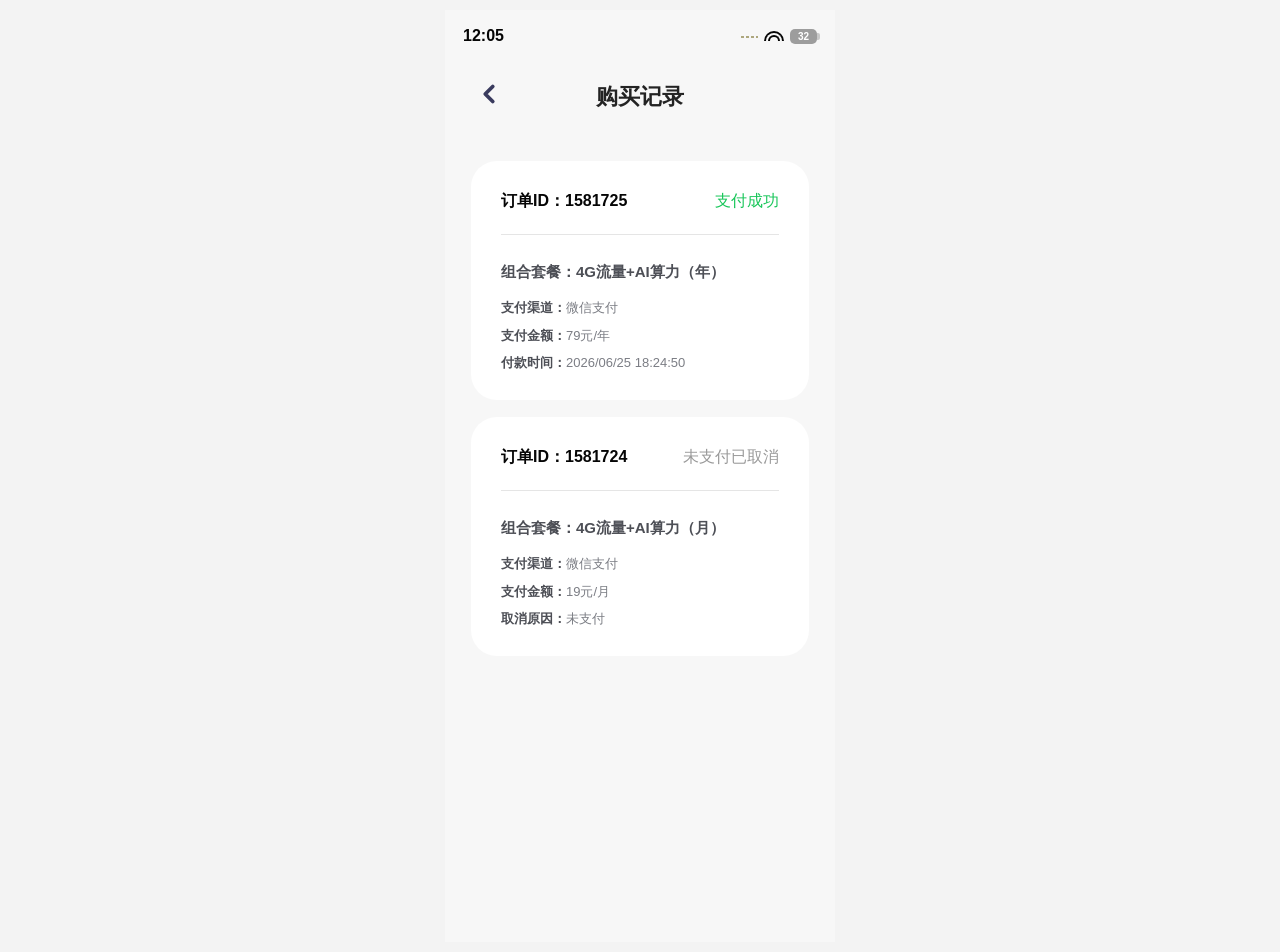
==== orders.html @ a01d2c8e "Add 4G data traffic demo" ====
<!doctype html>
<html lang="zh-CN">
  <head>
    <meta charset="UTF-8" />
    <meta name="viewport" content="width=device-width, initial-scale=1.0" />
    <title>购买记录</title>
    <link rel="stylesheet" href="./styles.css" />
  </head>
  <body>
    <main class="phone-page" aria-label="购买记录">
      <section class="screen orders-screen">
        <header class="status-bar order-status-bar" aria-label="状态栏">
          <time>12:05</time>
          <div class="status-icons" aria-hidden="true">
            <span class="signal"></span>
            <span class="wifi"></span>
            <span class="battery order-battery"><span>32</span></span>
          </div>
        </header>

        <nav class="top-nav order-nav" aria-label="页面导航">
          <a class="back-button order-back" href="./index.html" aria-label="返回购买页">
            <svg viewBox="0 0 24 24" aria-hidden="true">
              <path d="M15 18l-6-6 6-6" />
            </svg>
          </a>
          <h1>购买记录</h1>
        </nav>

        <section class="order-card" aria-labelledby="order-id">
          <div class="order-card-header">
            <h2 id="order-id">订单ID：1581725</h2>
            <span class="order-status-success">支付成功</span>
          </div>

          <div class="order-divider" aria-hidden="true"></div>

          <h3>组合套餐：4G流量+AI算力（年）</h3>

          <div class="order-detail-list">
            <p><span>支付渠道：</span>微信支付</p>
            <p><span>支付金额：</span>79元/年</p>
            <p><span>付款时间：</span>2026/06/25 18:24:50</p>
          </div>
        </section>

        <section class="order-card" aria-labelledby="order-id-canceled">
          <div class="order-card-header">
            <h2 id="order-id-canceled">订单ID：1581724</h2>
            <span class="order-status-canceled">未支付已取消</span>
          </div>

          <div class="order-divider" aria-hidden="true"></div>

          <h3>组合套餐：4G流量+AI算力（月）</h3>

          <div class="order-detail-list">
            <p><span>支付渠道：</span>微信支付</p>
            <p><span>支付金额：</span>19元/月</p>
            <p><span>取消原因：</span>未支付</p>
          </div>
        </section>
      </section>
    </main>
  </body>
</html>
---- styles.css ----
:root {
  --page-bg: #f3f3f3;
  --screen-bg: #e0faff;
  --card-bg: #fcfdfb;
  --ink: #4f4f4d;
  --muted: #b4b4b4;
  --brand-dark: #141414;
  --accent: #f77a79;
  --link: #2458e5;
  --button: #3f3e3a;
  --button-border: #53524a;
  font-family:
    Inter, "PingFang SC", "Helvetica Neue", Arial, "Microsoft YaHei", sans-serif;
}

* {
  box-sizing: border-box;
}

body {
  margin: 0;
  min-height: 100vh;
  background: var(--page-bg);
  color: var(--ink);
}

body.payment-open {
  overflow: hidden;
}

button,
input {
  font: inherit;
}

.phone-page {
  min-height: 100vh;
  display: flex;
  justify-content: center;
  padding: 10px;
}

.screen {
  width: min(100%, 390px);
  min-height: 844px;
  background: linear-gradient(180deg, #dffaff 0%, #e7fbff 64%, #f5fbfe 100%);
  overflow: hidden;
  position: relative;
  padding-bottom: 128px;
}

.status-bar {
  height: 42px;
  padding: 18px 18px 0;
  display: flex;
  align-items: flex-start;
  justify-content: space-between;
  color: #242424;
  font-size: 16px;
  line-height: 1;
}

.status-icons {
  display: flex;
  align-items: center;
  gap: 7px;
  padding-top: 1px;
}

.signal {
  width: 18px;
  height: 4px;
  background:
    radial-gradient(circle, #ada77e 1.4px, transparent 1.5px) 0 0 / 5px 4px
    repeat-x;
}

.wifi {
  width: 16px;
  height: 12px;
  position: relative;
}

.wifi::before,
.wifi::after {
  content: "";
  position: absolute;
  left: 50%;
  border: 2px solid #050505;
  border-bottom: 0;
  border-radius: 14px 14px 0 0;
  transform: translateX(-50%);
}

.wifi::before {
  top: 0;
  width: 16px;
  height: 8px;
}

.wifi::after {
  top: 4px;
  width: 8px;
  height: 4px;
}

.battery {
  width: 23px;
  height: 11px;
  border: 1.4px solid #050505;
  border-radius: 2px;
  padding: 1.4px;
  position: relative;
}

.battery::after {
  content: "";
  position: absolute;
  right: -3px;
  top: 3px;
  width: 1.5px;
  height: 5px;
  background: #050505;
  border-radius: 0 2px 2px 0;
}

.battery span {
  display: block;
  width: 14px;
  height: 100%;
  background: #050505;
  border-radius: 1px;
}

.top-nav {
  height: 74px;
  position: relative;
  display: flex;
  align-items: flex-start;
  justify-content: center;
  padding-top: 25px;
}

.top-nav h1 {
  margin: 0;
  font-size: 20px;
  font-weight: 400;
  line-height: 1;
  color: #4f4f4d;
}

.back-button {
  position: absolute;
  left: 16px;
  top: 12px;
  width: 43px;
  height: 43px;
  border: 0;
  border-radius: 50%;
  background: #fff;
  display: grid;
  place-items: center;
  color: #050505;
  cursor: pointer;
  text-decoration: none;
}

.back-button svg {
  width: 24px;
  height: 24px;
  stroke: currentColor;
  stroke-width: 2.2;
  stroke-linecap: round;
  stroke-linejoin: round;
  fill: none;
}

.record-link {
  position: absolute;
  right: 18px;
  top: 13px;
  width: 42px;
  height: 42px;
  border-radius: 50%;
  display: grid;
  place-items: center;
  color: #4f4f4d;
  background: rgba(255, 255, 255, 0.78);
  text-decoration: none;
}

.record-link svg {
  width: 22px;
  height: 22px;
  fill: none;
  stroke: currentColor;
  stroke-width: 1.9;
  stroke-linecap: round;
  stroke-linejoin: round;
}

.usage-card {
  margin-inline: 27px 17px;
  background: var(--card-bg);
  border: 1px solid #f8fdf5;
  border-radius: 24px;
}

.usage-card {
  min-height: 176px;
  padding: 25px 27px 26px;
  box-shadow: 0 4px 6px rgba(0, 0, 0, 0.22);
}

.usage-card h2,
.purchase-card h2 {
  margin: 0;
  font-weight: 500;
  color: var(--ink);
}

.usage-card h2 {
  display: flex;
  align-items: center;
  gap: 6px;
  font-size: 16px;
  line-height: 1.35;
}

.plan-validity {
  margin: 10px 0 0;
  color: #8f9692;
  font-size: 12px;
  line-height: 1.2;
}

.info-icon {
  width: 12px;
  height: 12px;
  display: inline-grid;
  place-items: center;
  border: 1.4px solid #0f0f0f;
  border-radius: 50%;
  color: #0f0f0f;
  font-size: 8px;
  line-height: 1;
  font-weight: 600;
}

.usage-grid {
  margin-top: 22px;
  display: grid;
  grid-template-columns: 1fr 1px 1fr;
  align-items: end;
}

.usage-metric {
  padding-left: 18px;
}

.usage-metric:last-child {
  padding-left: 39px;
}

.usage-metric p {
  margin: 0 0 7px;
  color: #c1c1c1;
  font-size: 14px;
  line-height: 1.15;
}

.usage-metric strong {
  color: #2d2d2d;
  font-size: 28px;
  line-height: 1;
  letter-spacing: 0;
}

.usage-metric span {
  margin-left: 4px;
  color: #6b6b6b;
  font-size: 12px;
}

.divider {
  width: 1px;
  height: 38px;
  background: #eeeeee;
  align-self: end;
}

.query-time {
  margin: 10px 45px 14px;
  color: rgba(132, 138, 128, 0.95);
  font-size: 12px;
  line-height: 1.2;
  white-space: nowrap;
}

.prototype-status-entry {
  margin: 0 0 10px;
  min-height: 34px;
  padding: 6px 8px 6px 12px;
  border: 1px solid rgba(247, 122, 121, 0.22);
  border-radius: 17px;
  background: rgba(255, 255, 255, 0.66);
  display: flex;
  align-items: center;
  justify-content: space-between;
  gap: 10px;
  color: #8f9692;
  font-size: 12px;
  line-height: 1.2;
}

.prototype-status-entry strong {
  color: #4f4f4d;
  font-weight: 600;
}

.prototype-status-entry select {
  flex: 0 0 auto;
  height: 24px;
  padding: 0 22px 0 10px;
  border: 0;
  border-radius: 12px;
  background: #f77a79;
  color: #fff;
  font-size: 12px;
  cursor: pointer;
  outline: none;
}

.purchase-card {
  margin: 26px 17px 0 27px;
  padding: 0;
}

.purchase-card h2 {
  font-size: 20px;
  line-height: 1.2;
  font-weight: 700;
  text-align: center;
}

.purchase-desc {
  margin: 0;
  color: var(--muted);
  font-size: 12px;
  line-height: 1.35;
  text-align: center;
}

.purchase-desc-below {
  margin: 0;
}

.plans {
  margin-top: 22px;
  display: grid;
  grid-template-columns: 1fr;
  gap: 10px;
  justify-content: center;
}

.plan-card {
  min-height: 92px;
  border: 1px solid #f1ebe5;
  border-radius: 10.5px;
  background: #fff;
  position: relative;
  display: flex;
  flex-direction: row;
  align-items: center;
  justify-content: space-between;
  gap: 12px;
  text-align: left;
  padding: 18px 17px 14px;
  overflow: visible;
  cursor: pointer;
  transition:
    background-color 0.16s ease,
    border-color 0.16s ease,
    box-shadow 0.16s ease;
}

.plan-card:focus-visible {
  outline: 2px solid rgba(247, 122, 121, 0.72);
  outline-offset: 3px;
}

.plan-card h3 {
  margin: 0;
  color: #747068;
  font-size: 13px;
  line-height: 17px;
  font-weight: 500;
}

.plan-card-featured {
  padding-top: 22px;
}

.plan-card-selected {
  background: #fff8f7;
  border-color: #f77a79;
  box-shadow: 0 6px 14px rgba(247, 122, 121, 0.16);
}

.plan-card-selected::after {
  content: "✓";
  position: absolute;
  right: -7px;
  top: -7px;
  width: 18px;
  height: 18px;
  display: grid;
  place-items: center;
  border-radius: 50%;
  background: #f77a79;
  color: #fff;
  font-size: 12px;
  font-weight: 700;
  line-height: 1;
}

.plan-card-main {
  min-width: 0;
}

.recommend-ribbon {
  position: absolute;
  left: 0;
  top: 0;
  min-width: 43px;
  height: 22px;
  padding: 3px 8px 0 6px;
  background: #ff3f55;
  color: #fff;
  font-size: 10px;
  line-height: 1;
  text-align: left;
  border-top-left-radius: 10.5px;
  clip-path: polygon(0 0, 100% 0, 86% 59%, 38% 73%, 0 100%);
}

.price {
  flex: 0 0 auto;
  margin-top: 0;
  display: flex;
  align-items: baseline;
  justify-content: center;
  gap: 2px;
  color: var(--accent);
}

.price .currency {
  font-size: 14px;
  font-weight: 500;
  color: #f3958f;
}

.price strong {
  font-size: 26px;
  line-height: 1;
}

.period {
  color: #f3958f;
  font-size: 12px;
  font-weight: 500;
}

.plan-note {
  margin: 7px 0 0;
  color: #c8c3b6;
  font-size: 10px;
  line-height: 14px;
}

.purchase-actions {
  position: absolute;
  left: 0;
  right: 0;
  bottom: 0;
  padding: 12px 27px 22px;
  background: linear-gradient(
    180deg,
    rgba(245, 251, 254, 0) 0%,
    rgba(245, 251, 254, 0.96) 24%,
    #f5fbfe 100%
  );
  z-index: 5;
}

.buy-button {
  display: block;
  width: 312px;
  height: 56px;
  margin: 16px auto 0;
  border: 1px solid var(--button-border);
  border-radius: 28px;
  background: var(--button);
  color: #f6f3eb;
  font-size: 18px;
  line-height: 1;
  cursor: pointer;
}

.payment-overlay {
  position: absolute;
  inset: 0;
  z-index: 20;
  display: flex;
  align-items: flex-end;
}

.app-toast {
  position: absolute;
  left: 50%;
  top: 50%;
  z-index: 30;
  max-width: calc(100% - 54px);
  min-width: 180px;
  padding: 15px 20px;
  border-radius: 14px;
  background: rgba(35, 35, 35, 0.9);
  color: #fff;
  font-size: 14px;
  line-height: 1.45;
  text-align: center;
  transform: translate(-50%, -50%) scale(0.96);
  opacity: 0;
  pointer-events: none;
  transition:
    opacity 0.16s ease,
    transform 0.16s ease;
}

.app-toast[hidden] {
  display: none;
}

.app-toast-visible {
  opacity: 1;
  transform: translate(-50%, -50%) scale(1);
}

.payment-overlay[hidden] {
  display: none;
}

.payment-overlay-full {
  align-items: stretch;
}

.payment-backdrop {
  position: absolute;
  inset: 0;
  background: rgba(0, 0, 0, 0.42);
}

.payment-overlay-full .payment-backdrop {
  background: #f7f7f7;
}

.payment-sheet {
  position: relative;
  width: 100%;
  min-height: 360px;
  padding: 34px 20px 20px;
  border-radius: 26px 26px 0 0;
  background: #fff;
  box-shadow: 0 -10px 26px rgba(0, 0, 0, 0.16);
  animation: payment-sheet-in 0.18s ease-out;
}

.payment-overlay-full .payment-sheet {
  min-height: 100%;
  padding: 0;
  border-radius: 0;
  background: #f7f7f7;
  box-shadow: none;
  animation: none;
}

.payment-overlay-full .payment-close {
  display: none;
}

.payment-close {
  position: absolute;
  right: 22px;
  top: 31px;
  width: 32px;
  height: 32px;
  border: 0;
  border-radius: 0;
  background: transparent;
  color: #8b8b8b;
  display: grid;
  place-items: center;
  cursor: pointer;
}

.payment-close svg {
  width: 17px;
  height: 17px;
  fill: none;
  stroke: currentColor;
  stroke-width: 2.2;
  stroke-linecap: round;
}

.payment-step {
  display: none;
}

.payment-step-active {
  display: block;
}

.payment-step h2 {
  margin: 0;
  color: #6f7280;
  font-size: 18px;
  line-height: 1.25;
  font-weight: 500;
  text-align: left;
}

.wechat-pay-label {
  display: inline-flex;
  align-items: center;
  gap: 12px;
}

.wechat-mark {
  width: 44px;
  height: 44px;
  border-radius: 9px;
  display: inline-grid;
  place-items: center;
  background: #39d38b;
  color: #fff;
}

.wechat-mark svg {
  width: 28px;
  height: 28px;
  fill: none;
  stroke: currentColor;
  stroke-width: 3.2;
  stroke-linecap: round;
  stroke-linejoin: round;
}

.payment-method-button {
  width: 100%;
  min-height: 98px;
  margin-top: 34px;
  padding: 22px 25px 22px 28px;
  border: 0;
  border-radius: 19px;
  background: #f6f7fa;
  color: #414141;
  display: flex;
  align-items: center;
  justify-content: space-between;
  font-size: 18px;
  font-weight: 700;
  cursor: pointer;
}

.payment-method-check {
  width: 28px;
  height: 28px;
  border-radius: 50%;
  display: inline-grid;
  place-items: center;
  background: #3b8cff;
  color: #fff;
  font-size: 19px;
  font-weight: 800;
}

.payment-primary,
.payment-secondary,
.payment-record-button {
  width: 100%;
  height: 66px;
  border-radius: 17px;
  font-size: 20px;
  font-weight: 700;
  cursor: pointer;
}

.payment-primary {
  margin-top: 44px;
  border: 0;
  background: #398dff;
  color: #fff;
}

.payment-secondary {
  border: 1px solid #dedede;
  background: #fff;
  color: #555;
}

.payment-record-button {
  display: grid;
  place-items: center;
  text-decoration: none;
  border: 0;
  background: var(--button);
  color: #fff;
}

.payment-home-indicator {
  width: 154px;
  height: 5px;
  margin: 46px auto 0;
  border-radius: 999px;
  display: block;
  background: #171717;
}

.wechat-pay-page {
  min-height: 844px;
  background: #f7f7f7;
}

.wechat-pay-nav {
  height: 92px;
  padding-top: 48px;
  position: relative;
  display: flex;
  align-items: flex-start;
  justify-content: center;
  color: #121212;
}

.wechat-pay-nav h2 {
  margin: 0;
  color: #121212 !important;
  font-size: 18px !important;
  line-height: 1.2;
  font-weight: 600 !important;
  text-align: center !important;
}

.wechat-back-button {
  position: absolute;
  left: 18px;
  top: 38px;
  width: 40px;
  height: 40px;
  border: 0;
  background: transparent;
  color: #111;
  display: grid;
  place-items: center;
  cursor: pointer;
}

.wechat-back-button svg {
  width: 28px;
  height: 28px;
  fill: none;
  stroke: currentColor;
  stroke-width: 2.5;
  stroke-linecap: round;
  stroke-linejoin: round;
}

.wechat-pay-body {
  margin: 18px 20px 0;
  padding: 34px 24px 28px;
  border-radius: 18px;
  background: #fff;
  text-align: center;
}

.wechat-pay-merchant {
  margin: 0;
  color: #5b5b5b;
  font-size: 15px;
  line-height: 1.2;
}

.wechat-pay-amount {
  margin: 18px 0 30px;
  color: #111;
  font-size: 42px;
  line-height: 1;
  font-weight: 700;
  letter-spacing: 0;
}

.wechat-pay-detail {
  height: 54px;
  border-top: 1px solid #f0f0f0;
  border-bottom: 1px solid #f0f0f0;
  display: flex;
  align-items: center;
  justify-content: space-between;
  gap: 16px;
  color: #7b7b7b;
  font-size: 14px;
}

.wechat-pay-detail strong {
  color: #232323;
  font-size: 14px;
  font-weight: 600;
}

.wechat-confirm-button {
  width: 100%;
  height: 50px;
  margin-top: 30px;
  border: 0;
  border-radius: 8px;
  background: #07c160;
  color: #fff;
  font-size: 17px;
  font-weight: 700;
  cursor: pointer;
}

.wechat-cancel-button {
  height: 44px;
  margin-top: 14px;
  border: 0;
  background: transparent;
  color: #676767;
  font-size: 15px;
  cursor: pointer;
}

.wechat-loading {
  width: 66px;
  height: 66px;
  margin: 46px auto 22px;
  border-radius: 50%;
  background: #1aad19;
  display: grid;
  place-items: center;
}

.wechat-loading span {
  width: 28px;
  height: 28px;
  border: 3px solid rgba(255, 255, 255, 0.42);
  border-top-color: #fff;
  border-radius: 50%;
  animation: payment-spin 0.82s linear infinite;
}

.payment-step[data-payment-step="wechat"] p,
.payment-step[data-payment-step="processing"] p {
  margin: 12px 0 0;
  color: #8a8a8a;
  font-size: 13px;
  line-height: 1.55;
  text-align: center;
}

.payment-step[data-payment-step="wechat"] h2,
.payment-step[data-payment-step="processing"] h2 {
  color: #242424;
  font-size: 20px;
  font-weight: 700;
  text-align: center;
}

.payment-overlay-full .payment-step[data-payment-step="processing"].payment-step-active {
  min-height: 844px;
  padding: 174px 28px 0;
  background: #fff;
}

.payment-overlay-full .payment-step[data-payment-step="processing"] .wechat-loading {
  margin-top: 0;
}

@keyframes payment-sheet-in {
  from {
    transform: translateY(24px);
    opacity: 0.7;
  }

  to {
    transform: translateY(0);
    opacity: 1;
  }
}

@keyframes payment-spin {
  to {
    transform: rotate(360deg);
  }
}

.orders-screen {
  min-height: 932px;
  background: #f7f7f7;
}

.order-status-bar {
  color: #050505;
  font-weight: 700;
}

.order-status-bar .status-icons {
  gap: 8px;
}

.order-battery {
  width: 27px;
  height: 15px;
  padding: 0;
  border: 0;
  border-radius: 5px;
  background: #9d9d9d;
  color: #fff;
  display: grid;
  place-items: center;
  font-size: 10px;
  font-weight: 700;
  line-height: 1;
}

.order-battery::after {
  right: -3px;
  top: 4px;
  width: 3px;
  height: 7px;
  background: #c9c9c9;
}

.order-battery span {
  width: auto;
  height: auto;
  background: transparent;
  border-radius: 0;
}

.order-nav {
  height: 92px;
  padding-top: 34px;
}

.order-nav h1 {
  font-size: 22px;
  font-weight: 700;
  color: #232323;
}

.order-back {
  left: 22px;
  top: 20px;
  width: 44px;
  height: 44px;
  background: transparent;
  color: #3a3b5e;
}

.order-back svg {
  width: 30px;
  height: 30px;
  stroke-width: 3;
}

.order-card {
  margin: 17px 26px 0;
  background: #fff;
  border-radius: 26px;
  padding: 30px 30px 28px;
}

.order-card-header {
  display: flex;
  align-items: center;
  justify-content: space-between;
  gap: 16px;
}

.order-card-header h2 {
  margin: 0;
  color: #050505;
  font-size: 16px;
  line-height: 1.2;
  font-weight: 700;
  white-space: nowrap;
}

.order-card-header span {
  color: #19c65a;
  font-size: 16px;
  line-height: 1.2;
  white-space: nowrap;
}

.order-card-header .order-status-canceled {
  color: #9a9a9a;
}

.order-card-header .order-status-success {
  color: #19c65a;
}

.order-divider {
  height: 1px;
  margin: 24px 0 28px;
  background: #e5e5e5;
}

.order-card h3 {
  margin: 0 0 18px;
  color: #4d4f56;
  font-size: 15px;
  line-height: 1.2;
  font-weight: 700;
}

.order-detail-list {
  display: grid;
  gap: 10px;
}

.order-detail-list p {
  margin: 0;
  color: #7b7d84;
  font-size: 13px;
  line-height: 1.35;
  font-weight: 500;
}

.order-detail-list span {
  color: #4d4f56;
  font-weight: 700;
}

@media (max-width: 420px) {
  .phone-page {
    padding: 0;
  }

  .screen {
    width: min(100vw, 390px);
    min-height: 844px;
  }

  .usage-card {
    margin-inline: 6.7vw 4.2vw;
  }

  .purchase-card {
    margin-inline: 6.7vw 4.2vw;
  }

  .plans {
    grid-template-columns: 1fr;
    gap: 10px;
  }

  .buy-button {
    width: min(312px, 100%);
  }

  .order-card {
    margin-inline: 6.5vw;
    padding-inline: 9.5vw;
  }
}
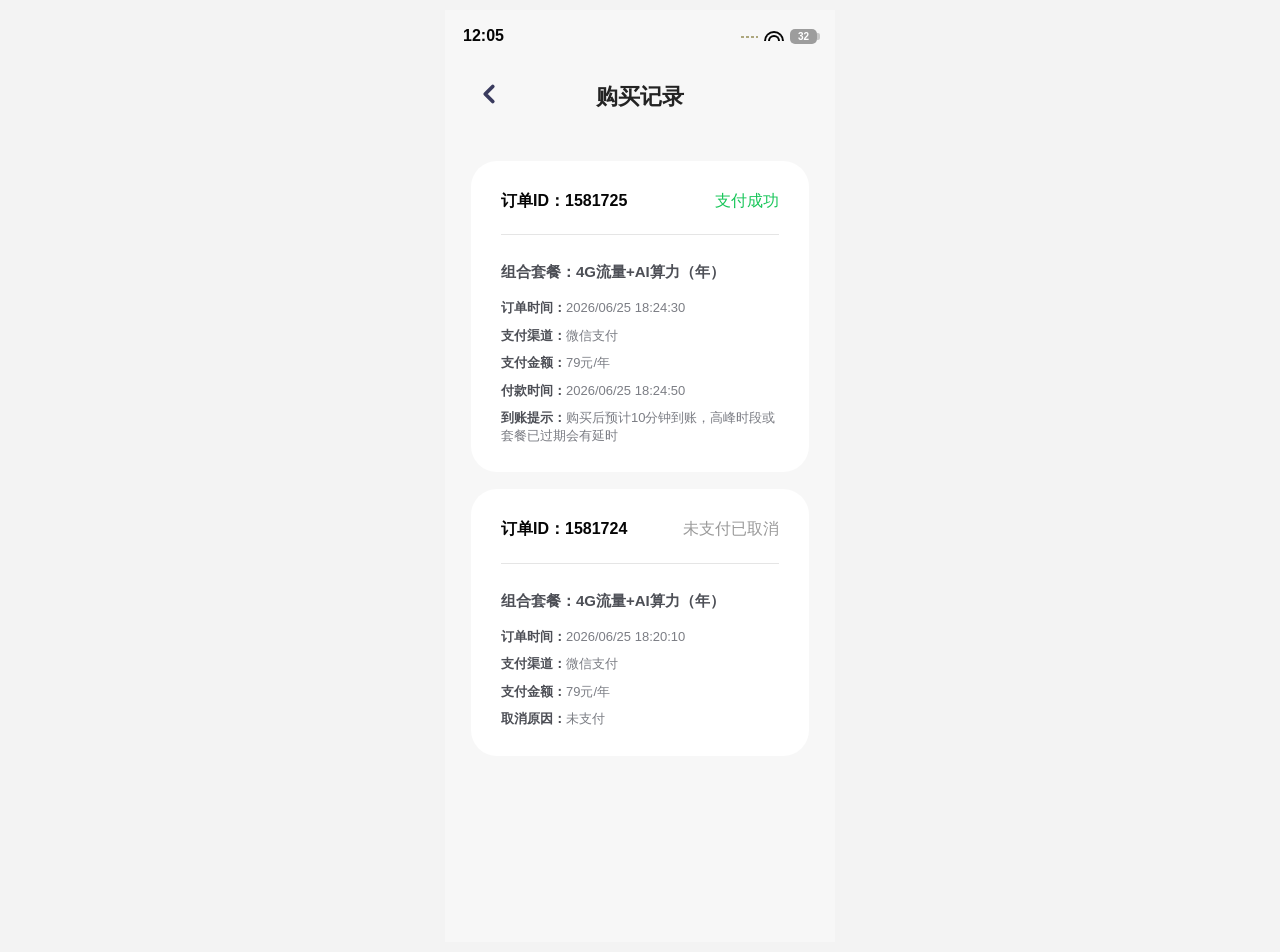
==== commit 4d19f282: "Add 4G data traffic demo" ====
--- a/orders.html
+++ b/orders.html
@@ -38,9 +38,11 @@
           <h3>组合套餐：4G流量+AI算力（年）</h3>
 
           <div class="order-detail-list">
+            <p><span>订单时间：</span>2026/06/25 18:24:30</p>
             <p><span>支付渠道：</span>微信支付</p>
             <p><span>支付金额：</span>79元/年</p>
             <p><span>付款时间：</span>2026/06/25 18:24:50</p>
+            <p><span>到账提示：</span>购买后预计10分钟到账，高峰时段或套餐已过期会有延时</p>
           </div>
         </section>
 
@@ -52,11 +54,12 @@
 
           <div class="order-divider" aria-hidden="true"></div>
 
-          <h3>组合套餐：4G流量+AI算力（月）</h3>
+          <h3>组合套餐：4G流量+AI算力（年）</h3>
 
           <div class="order-detail-list">
+            <p><span>订单时间：</span>2026/06/25 18:20:10</p>
             <p><span>支付渠道：</span>微信支付</p>
-            <p><span>支付金额：</span>19元/月</p>
+            <p><span>支付金额：</span>79元/年</p>
             <p><span>取消原因：</span>未支付</p>
           </div>
         </section>
--- a/styles.css
+++ b/styles.css
@@ -1038,6 +1038,105 @@
   font-weight: 500;
 }
 
+.unavailable-screen {
+  min-height: 844px;
+  padding-bottom: 48px;
+}
+
+.unavailable-content,
+.payment-result {
+  margin: 72px 34px 0;
+  padding: 0 24px;
+  display: flex;
+  flex-direction: column;
+  align-items: center;
+  text-align: center;
+}
+
+.unavailable-content h2,
+.payment-result h2 {
+  margin: 0;
+  color: var(--ink);
+  font-size: 22px;
+  line-height: 1.3;
+  font-weight: 700;
+}
+
+.unavailable-content p,
+.payment-result p {
+  margin: 14px 0 0;
+  max-width: 284px;
+  color: #8f9692;
+  font-size: 15px;
+  line-height: 1.65;
+  font-weight: 400;
+}
+
+.qr-placeholder {
+  width: 168px;
+  height: 168px;
+  margin-top: 30px;
+  border-radius: 18px;
+  border: 1.5px dashed rgba(247, 122, 121, 0.46);
+  background:
+    linear-gradient(90deg, rgba(247, 122, 121, 0.09) 1px, transparent 1px) 0
+      0 / 14px 14px,
+    linear-gradient(rgba(247, 122, 121, 0.09) 1px, transparent 1px) 0 0 /
+      14px 14px,
+    rgba(255, 255, 255, 0.62);
+  display: grid;
+  place-items: center;
+  color: #f77a79;
+  font-size: 14px;
+  font-weight: 600;
+}
+
+.payment-status-screen {
+  min-height: 844px;
+  padding-bottom: 48px;
+}
+
+.payment-result-icon {
+  width: 70px;
+  height: 70px;
+  margin-bottom: 28px;
+  border-radius: 50%;
+  display: grid;
+  place-items: center;
+  color: #fff;
+  background: #19c65a;
+  box-shadow: 0 12px 24px rgba(25, 198, 90, 0.18);
+}
+
+.payment-result-icon-canceled {
+  background: #f77a79;
+  box-shadow: 0 12px 24px rgba(247, 122, 121, 0.18);
+}
+
+.payment-result-icon-unavailable {
+  background: #8f9692;
+  box-shadow: 0 12px 24px rgba(79, 79, 77, 0.14);
+}
+
+.payment-result-icon svg {
+  width: 36px;
+  height: 36px;
+  fill: none;
+  stroke: currentColor;
+  stroke-width: 2.4;
+  stroke-linecap: round;
+  stroke-linejoin: round;
+}
+
+.payment-result-link {
+  margin-top: 34px;
+  color: #2458e5;
+  font-size: 16px;
+  line-height: 1.2;
+  font-weight: 700;
+  text-decoration: none;
+}
+
 .order-detail-list span {
   color: #4d4f56;
   font-weight: 700;
